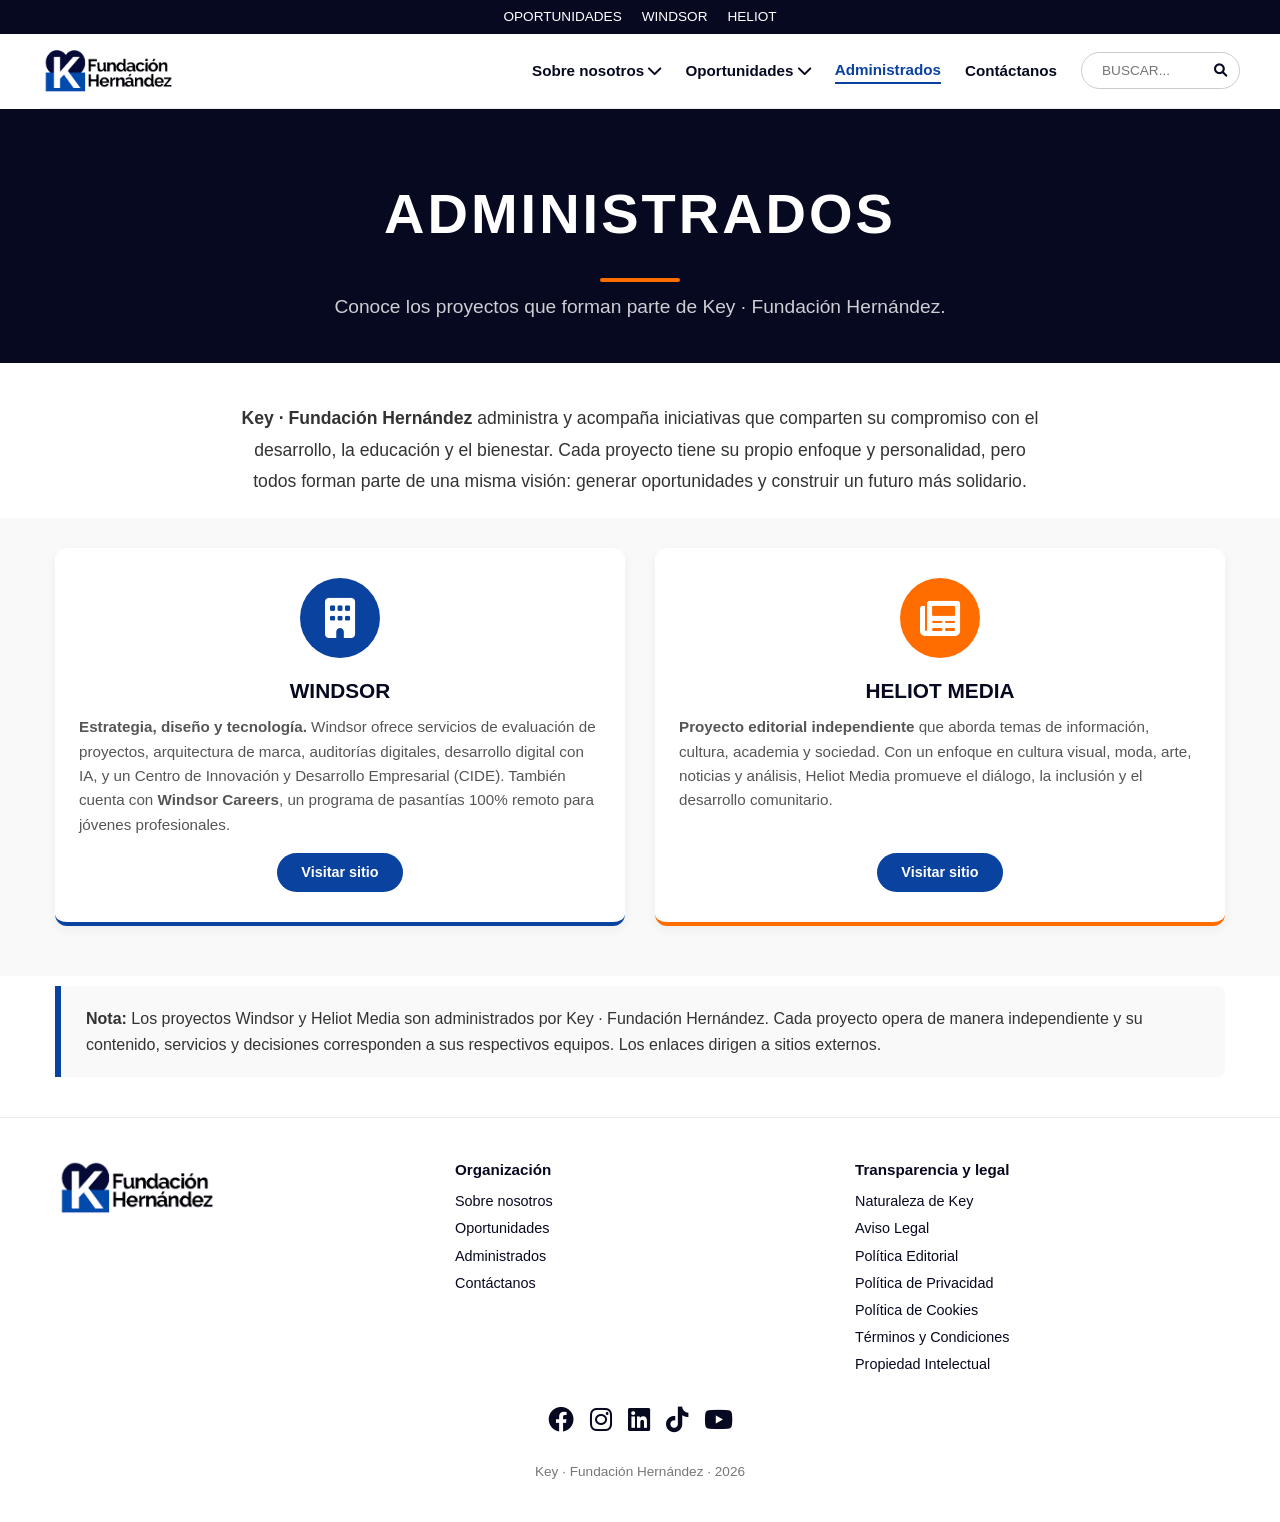
==== administrados.html @ b24b1039 "Create administrados.html" ====
<!doctype html>
<html lang="es">
<head>
    <meta charset="UTF-8">
    <meta name="viewport" content="width=device-width, initial-scale=1">
    <title>Administrados · Key · Fundación Hernández</title>
    <meta name="description" content="Conoce los proyectos administrados por Key · Fundación Hernández: Windsor y Heliot Media.">
    <link rel="icon" href="./assets/logo-simbolo.png" type="image/png">
    <link rel="stylesheet" href="https://cdnjs.cloudflare.com/ajax/libs/font-awesome/6.0.0-beta3/css/all.min.css">
    <link rel="stylesheet" href="https://cdn.jsdelivr.net/npm/swiper@8/swiper-bundle.min.css">
    <link rel="stylesheet" href="styles.css">
</head>
<body>

<!-- ===== HEADER ===== -->
<header>
    <div class="top-bar">
        <div class="container top-bar-inner">
            <div class="menu-sup">
                <a href="oportunidades.html">OPORTUNIDADES</a>
                <a href="https://windsor-one.github.io/windsor/" target="_blank" rel="noopener noreferrer">WINDSOR</a>
                <a href="https://windsor-one.github.io/Heliot-Media/" target="_blank" rel="noopener noreferrer">HELIOT</a>
            </div>
        </div>
    </div>
    <div class="main-header container">
        <div class="logo">
            <a href="index.html"><img src="./assets/logo-horizontal.png" alt="Key · Fundación Hernández"></a>
        </div>
        <div class="menu-toggle" id="menuToggle"><i class="fas fa-bars"></i></div>
        <nav class="nav-principal" id="mainNav">
            <div class="submenu">
                <a href="sobre-nosotros.html">Sobre nosotros <i class="fas fa-chevron-down"></i></a>
                <div class="submenu-content">
                    <a href="sobre-nosotros.html#trayectoria">Nuestra Trayectoria</a>
                    <a href="sobre-nosotros.html#areas">Áreas de Interés</a>
                    <a href="sobre-nosotros.html#jovenes-key">Jóvenes Key</a>
                    <a href="sobre-nosotros.html#vision">Visión de Futuro</a>
                </div>
            </div>
            <div class="submenu">
                <a href="oportunidades.html">Oportunidades <i class="fas fa-chevron-down"></i></a>
                <div class="submenu-content">
                    <a href="oportunidades.html#empleo">Empleo</a>
                    <a href="oportunidades.html#educacion">Educación y formación</a>
                    <a href="oportunidades.html#becas">Becas y oportunidades</a>
                </div>
            </div>
            <a href="administrados.html" class="active">Administrados</a>
            <a href="contactanos.html">Contáctanos</a>
            <div class="search-box">
                <input type="text" placeholder="BUSCAR...">
                <button><i class="fas fa-search"></i></button>
            </div>
        </nav>
    </div>
</header>

<!-- ===== HERO ===== -->
<section class="page-hero">
    <div class="container">
        <h1>ADMINISTRADOS</h1>
        <div class="hero-line"></div>
        <p class="hero-subtitle">Conoce los proyectos que forman parte de Key · Fundación Hernández.</p>
    </div>
</section>

<!-- ===== INTRODUCCIÓN ===== -->
<section style="padding: 40px 0 20px; background: #fff;">
    <div class="container">
        <p style="font-size: 1.1rem; line-height: 1.8; color: #333; max-width: 800px; margin: 0 auto; text-align: center;">
            <strong>Key · Fundación Hernández</strong> administra y acompaña iniciativas que comparten su compromiso con el desarrollo, la educación y el bienestar. Cada proyecto tiene su propio enfoque y personalidad, pero todos forman parte de una misma visión: generar oportunidades y construir un futuro más solidario.
        </p>
    </div>
</section>

<!-- ===== PROYECTOS ===== -->
<section style="padding: 30px 0 50px; background: #f9f9f9;">
    <div class="container">
        <div class="cards-grid">

            <!-- WINDSOR -->
            <div class="card-oportunidad" style="border-bottom-color: var(--secondary);">
                <div class="card-oportunidad-icon" style="background: var(--secondary);">
                    <i class="fas fa-building"></i>
                </div>
                <h3>WINDSOR</h3>
                <p style="text-align: left;">
                    <strong>Estrategia, diseño y tecnología.</strong> Windsor ofrece servicios de evaluación de proyectos, arquitectura de marca, auditorías digitales, desarrollo digital con IA, y un Centro de Innovación y Desarrollo Empresarial (CIDE). También cuenta con <strong>Windsor Careers</strong>, un programa de pasantías 100% remoto para jóvenes profesionales.
                </p>
                <a href="https://windsor-one.github.io/windsor/" target="_blank" rel="noopener noreferrer" class="btn-conoce-mas">Visitar sitio</a>
            </div>

            <!-- HELIOT MEDIA -->
            <div class="card-oportunidad" style="border-bottom-color: var(--orange);">
                <div class="card-oportunidad-icon" style="background: var(--orange);">
                    <i class="fas fa-newspaper"></i>
                </div>
                <h3>HELIOT MEDIA</h3>
                <p style="text-align: left;">
                    <strong>Proyecto editorial independiente</strong> que aborda temas de información, cultura, academia y sociedad. Con un enfoque en cultura visual, moda, arte, noticias y análisis, Heliot Media promueve el diálogo, la inclusión y el desarrollo comunitario.
                </p>
                <a href="https://windsor-one.github.io/Heliot-Media/" target="_blank" rel="noopener noreferrer" class="btn-conoce-mas">Visitar sitio</a>
            </div>

        </div>
    </div>
</section>

<!-- ===== AVISO ===== -->
<section style="padding: 10px 0 40px; background: #fff;">
    <div class="container">
        <div class="aviso-block" style="border-left: 6px solid var(--secondary); padding: 20px 25px; max-width: 100%; background: #f9f9f9; border-radius: 0 8px 8px 0;">
            <p style="margin-bottom: 0; font-size: 1rem; color: #333;">
                <strong>Nota:</strong> Los proyectos Windsor y Heliot Media son administrados por Key · Fundación Hernández. Cada proyecto opera de manera independiente y su contenido, servicios y decisiones corresponden a sus respectivos equipos. Los enlaces dirigen a sitios externos.
            </p>
        </div>
    </div>
</section>

<!-- ===== FOOTER ===== -->
<footer class="footer">
    <div class="container footer-grid">
        <div class="col-logo">
            <a href="index.html"><img src="./assets/logo-horizontal.png" alt="Key · Fundación Hernández"></a>
        </div>
        <div class="col-enlaces">
            <p><strong>Organización</strong></p>
            <a href="sobre-nosotros.html">Sobre nosotros</a>
            <a href="oportunidades.html">Oportunidades</a>
            <a href="administrados.html">Administrados</a>
            <a href="contactanos.html">Contáctanos</a>
        </div>
        <div class="col-enlaces">
            <p><strong>Transparencia y legal</strong></p>
            <a href="legal.html#naturaleza">Naturaleza de Key</a>
            <a href="legal.html#aviso-legal">Aviso Legal</a>
            <a href="legal.html#politica-editorial">Política Editorial</a>
            <a href="legal.html#politica-privacidad">Política de Privacidad</a>
            <a href="legal.html#politica-cookies">Política de Cookies</a>
            <a href="legal.html#terminos-condiciones">Términos y Condiciones</a>
            <a href="legal.html#propiedad-intelectual">Propiedad Intelectual</a>
        </div>
    </div>
    <div class="social">
        <a href="#"><i class="fab fa-facebook"></i></a>
        <a href="#"><i class="fab fa-instagram"></i></a>
        <a href="#"><i class="fab fa-linkedin"></i></a>
        <a href="#"><i class="fab fa-tiktok"></i></a>
        <a href="#"><i class="fab fa-youtube"></i></a>
    </div>
    <div class="copyright">Key · Fundación Hernández · 2026</div>
</footer>

<script src="https://cdn.jsdelivr.net/npm/swiper@8/swiper-bundle.min.js"></script>
<script src="script.js"></script>
</body>
</html>
---- styles.css ----
/* ===== RESET Y VARIABLES ===== */
* {
    margin: 0;
    padding: 0;
    box-sizing: border-box;
}

:root {
    --primary: #070921;
    --secondary: #0A42A0;
    --yellow: #FFEB3B;
    --orange: #FF6D00;
    --purple: #8E24AA;
    --green: #00C853;
    --gray: #717c7d;
    --bg: #ffffff;
    --font: 'Segoe UI', Roboto, Helvetica, Arial, sans-serif;
}

body {
    font-family: var(--font);
    background: var(--bg);
    color: var(--primary);
    line-height: 1.6;
    overflow-x: hidden;
}

a {
    text-decoration: none;
    color: inherit;
}
img {
    max-width: 100%;
    display: block;
}

.container {
    max-width: 1200px;
    margin: 0 auto;
    padding: 0 15px;
}

/* ===== HEADER ===== */
.top-bar {
    background: var(--primary);
    color: #fff;
    padding: 6px 0;
    position: relative;
}
.top-bar-inner {
    display: flex;
    justify-content: center;
    align-items: center;
    flex-wrap: wrap;
    position: relative;
}
.top-bar .menu-sup {
    display: flex;
    gap: 20px;
    font-size: 0.85rem;
    font-weight: 500;
}
.top-bar .menu-sup a:hover {
    color: var(--yellow);
}
.main-header {
    display: flex;
    align-items: center;
    justify-content: space-between;
    padding: 12px 0;
    background: #fff;
    border-bottom: 1px solid #eee;
    flex-wrap: wrap;
}
.logo img {
    height: 50px;
}
.nav-principal {
    display: flex;
    gap: 24px;
    align-items: center;
    font-weight: 600;
    flex-wrap: wrap;
}
.nav-principal a {
    font-size: 0.95rem;
    color: var(--primary);
    transition: 0.2s;
}
.nav-principal a:hover {
    color: var(--secondary);
}
.nav-principal a.active {
    color: var(--secondary);
    border-bottom: 2px solid var(--secondary);
}
.nav-principal .submenu {
    position: relative;
}
.nav-principal .submenu-content {
    display: none;
    position: absolute;
    background: #fff;
    box-shadow: 0 8px 16px rgba(0,0,0,0.1);
    padding: 12px 0;
    min-width: 200px;
    border-radius: 6px;
    top: 100%;
    left: 0;
    z-index: 100;
}
.nav-principal .submenu:hover .submenu-content {
    display: block;
}
.nav-principal .submenu-content a {
    display: block;
    padding: 6px 20px;
    font-weight: 400;
    font-size: 0.9rem;
}
.nav-principal .submenu-content a:hover {
    background: var(--yellow);
    color: var(--primary);
}
.search-box {
    display: flex;
    align-items: center;
    border: 1px solid #ccc;
    border-radius: 30px;
    padding: 4px 12px;
}
.search-box input {
    border: none;
    outline: none;
    padding: 6px 8px;
    font-size: 0.85rem;
    background: transparent;
    width: 120px;
}
.search-box button {
    background: none;
    border: none;
    cursor: pointer;
    color: var(--primary);
}
.menu-toggle {
    display: none;
    font-size: 1.8rem;
    cursor: pointer;
}

/* ===== HERO (INDEX) ===== */
.hero {
    background: #f5f7fa;
    padding: 40px 0;
}
.hero-inner {
    display: flex;
    flex-wrap: wrap;
    align-items: center;
    gap: 30px;
}
.hero-text {
    flex: 1;
    min-width: 280px;
}
.hero-text h2 {
    font-size: 2.2rem;
    font-weight: 300;
    line-height: 1.2;
}
.hero-text h2 strong {
    font-weight: 700;
    color: var(--secondary);
    text-decoration: underline;
    text-underline-offset: 8px;
}
.hero-text .btn {
    display: inline-block;
    margin-top: 20px;
    background: var(--secondary);
    color: #fff;
    padding: 12px 32px;
    border-radius: 40px;
    font-weight: 600;
}
.hero-text .btn:hover {
    background: var(--primary);
}
.hero-slider {
    flex: 1;
    min-width: 280px;
}
.slide-bg {
    height: 250px;
    border-radius: 12px;
    display: flex;
    align-items: center;
    justify-content: center;
    color: #fff;
    text-align: center;
}
.slide-bg-primary { background-color: var(--primary); }
.slide-bg-secondary { background-color: var(--secondary); }
.slide-bg-purple { background-color: var(--purple); }

.slide-content {
    display: flex;
    flex-direction: column;
    align-items: center;
    justify-content: center;
    gap: 12px;
}
.slide-title {
    font-size: 1.4rem;
    font-weight: 700;
    text-shadow: 0 2px 8px rgba(0,0,0,0.5);
}
.slide-btn {
    background: var(--orange);
    color: #fff;
    padding: 8px 24px;
    border-radius: 40px;
    font-weight: 600;
    transition: 0.3s;
}
.slide-btn:hover {
    background: var(--yellow);
    color: var(--primary);
}
.swiper-button-next, .swiper-button-prev {
    color: #fff;
    background: rgba(0,0,0,0.3);
    padding: 16px;
    border-radius: 50%;
    width: 44px;
    height: 44px;
    transition: 0.3s;
}
.swiper-button-next:hover, .swiper-button-prev:hover {
    background: rgba(0,0,0,0.6);
}
.swiper-button-next:after, .swiper-button-prev:after {
    font-size: 18px;
}
.swiper-pagination-bullet {
    background: rgba(255,255,255,0.6);
}
.swiper-pagination-bullet-active {
    background: var(--orange);
}

/* ===== TARJETAS ===== */
.cards {
    padding: 50px 0;
    background: #f9f9f9;
}
.cards-grid {
    display: grid;
    grid-template-columns: repeat(auto-fit, minmax(280px, 1fr));
    gap: 30px;
}
.card {
    background: #fff;
    border-radius: 16px;
    padding: 30px 20px;
    box-shadow: 0 4px 12px rgba(0,0,0,0.05);
    text-align: center;
    transition: 0.3s;
    border-top: 4px solid var(--secondary);
    display: flex;
    flex-direction: column;
    justify-content: space-between;
}
.card:hover {
    transform: translateY(-6px);
    box-shadow: 0 8px 24px rgba(0,0,0,0.1);
}
.card h3 {
    font-size: 1.5rem;
    margin-bottom: 10px;
    color: var(--primary);
}
.card p {
    color: #333;
    margin-bottom: 18px;
    text-align: left;
    flex-grow: 1;
}
.card p strong {
    color: var(--secondary);
}
.card .btn-small {
    background: var(--secondary);
    color: #fff;
    padding: 8px 24px;
    border-radius: 40px;
    display: inline-block;
    font-weight: 500;
    align-self: center;
}
.card .btn-small:hover {
    background: var(--primary);
}

/* ===== NUESTRO ALCANCE ===== */
.pilares {
    padding: 50px 0;
    text-align: center;
}
.pilares h2 {
    font-size: 2rem;
    margin-bottom: 4px;
    color: var(--primary);
}
.pilares .sub {
    color: #555;
    margin-bottom: 30px;
}
.pilares-grid {
    display: grid;
    grid-template-columns: repeat(auto-fit, minmax(180px, 1fr));
    gap: 30px;
}
.pilar-icon {
    font-size: 4rem;
    color: var(--secondary);
    display: block;
    margin: 0 auto 12px;
    transition: transform 0.3s ease;
}
.pilar-item:hover .pilar-icon {
    transform: scale(1.1);
}
.pilar-item h4 {
    font-size: 1.2rem;
    color: var(--primary);
    margin-bottom: 6px;
}
.pilar-item .numero {
    font-size: 3.2rem;
    font-weight: 700;
    color: var(--secondary);
    display: inline-block;
    line-height: 1.2;
}
.pilar-item .label {
    font-size: 0.9rem;
    color: #555;
    margin-top: 4px;
}

/* ===== TRAYECTORIA (carrusel del index) ===== */
.historias {
    background: #f0f4f8;
    padding: 50px 0 70px;
    text-align: center;
}
.historias h2 {
    font-size: 2rem;
    margin-bottom: 4px;
    color: var(--primary);
}
.historias .sub {
    color: #555;
    margin-bottom: 30px;
}
.swiper-wrapper-container {
    position: relative;
}
.historias .swiper-slide {
    border-radius: 12px;
    overflow: hidden;
    box-shadow: 0 4px 10px rgba(0,0,0,0.08);
    height: auto;
}
.timeline-slide {
    background: transparent !important;
    box-shadow: none !important;
}
.timeline-content {
    padding: 40px 30px;
    border-radius: 16px;
    color: #fff;
    text-align: left;
    min-height: 220px;
    display: flex;
    flex-direction: column;
    justify-content: center;
    box-shadow: 0 4px 15px rgba(0,0,0,0.15);
    transition: transform 0.3s ease;
}
.timeline-content:hover {
    transform: scale(1.02);
}
.bg-yellow {
    background-color: var(--yellow);
    color: var(--primary);
}
.bg-yellow .timeline-year {
    color: var(--primary);
}
.bg-orange {
    background-color: var(--orange);
    color: #fff;
}
.bg-purple {
    background-color: var(--purple);
    color: #fff;
}
.bg-green {
    background-color: var(--green);
    color: #fff;
}
.bg-secondary {
    background-color: var(--secondary);
    color: #fff;
}
.timeline-year {
    font-size: 2.8rem;
    font-weight: 800;
    line-height: 1;
    margin-bottom: 8px;
}
.bg-yellow .timeline-year {
    color: var(--primary);
}
.timeline-title {
    font-size: 1.4rem;
    font-weight: 700;
    margin-bottom: 8px;
}
.timeline-desc {
    font-size: 0.95rem;
    opacity: 0.9;
    line-height: 1.5;
}
.timeline-desc strong {
    opacity: 1;
    font-weight: 700;
}
.swiper-pagination-historias {
    margin-top: 25px;
    display: flex;
    justify-content: center;
    gap: 8px;
}
.swiper-pagination-historias .swiper-pagination-bullet {
    width: 12px;
    height: 12px;
    background: var(--secondary);
    opacity: 0.4;
    border-radius: 50%;
    transition: 0.3s;
    cursor: pointer;
}
.swiper-pagination-historias .swiper-pagination-bullet-active {
    background: var(--orange);
    opacity: 1;
}

/* ============================================================
   PÁGINA SOBRE NOSOTROS
   ============================================================ */
.page-hero {
    background-color: var(--primary);
    color: #fff;
    padding: 60px 0 40px;
    text-align: center;
}
.page-hero h1 {
    font-size: 3.5rem;
    font-weight: 700;
    letter-spacing: 3px;
}
.hero-line {
    width: 80px;
    height: 4px;
    background-color: var(--orange);
    margin: 20px auto 0;
    border-radius: 2px;
}
.page-hero .hero-subtitle {
    font-size: 1.2rem;
    opacity: 0.8;
    margin-top: 10px;
}

.frase-destacada {
    padding: 20px 0;
    background: transparent;
}

.intro-dos-columnas {
    padding: 60px 0;
    background: #fff;
}
.intro-grid {
    display: grid;
    grid-template-columns: 1fr 1fr;
    gap: 50px;
    align-items: center;
}
.intro-texto p {
    color: #333;
    line-height: 1.8;
    margin-bottom: 16px;
}
.intro-texto p strong {
    color: var(--secondary);
}

.texto-adicional {
    padding: 40px 0 60px;
    background: #f9f9f9;
}
.texto-adicional-content {
    max-width: 100%;
    padding: 0 10px;
}
.texto-adicional-content p {
    color: #333;
    line-height: 1.8;
    margin-bottom: 16px;
    font-size: 1.05rem;
}
.texto-adicional-content p strong {
    color: var(--secondary);
}

.trayectoria-resumida {
    padding: 60px 0;
    background: #fff;
    text-align: center;
}
.trayectoria-resumida h2 {
    font-size: 2.2rem;
    color: var(--primary);
    margin-bottom: 8px;
}
.trayectoria-resumida .sub {
    color: #555;
    margin-bottom: 40px;
}
.trayectoria-grid {
    display: grid;
    grid-template-columns: repeat(auto-fit, minmax(220px, 1fr));
    gap: 25px;
    text-align: left;
}
.trayectoria-item {
    background: #f9f9f9;
    border-radius: 12px;
    padding: 25px 20px;
    box-shadow: 0 2px 8px rgba(0,0,0,0.04);
    border-top: 4px solid var(--secondary);
    transition: 0.3s;
}
.trayectoria-item:hover {
    transform: translateY(-4px);
    box-shadow: 0 6px 20px rgba(0,0,0,0.06);
}
.trayectoria-item .year {
    font-size: 1.6rem;
    font-weight: 800;
    color: var(--secondary);
    margin-bottom: 4px;
}
.trayectoria-item .title {
    font-size: 1.1rem;
    font-weight: 700;
    color: var(--primary);
    margin-bottom: 6px;
}
.trayectoria-item .desc {
    color: #555;
    line-height: 1.5;
    font-size: 0.95rem;
}
.trayectoria-item .desc strong {
    color: var(--secondary);
}

.areas-section {
    padding: 60px 0;
    background: #f5f7fa;
    text-align: center;
}
.areas-section h2 {
    font-size: 2.2rem;
    color: var(--primary);
    margin-bottom: 12px;
}
.areas-section .sub {
    color: #555;
    margin-bottom: 40px;
}
.areas-grid {
    display: grid;
    grid-template-columns: repeat(auto-fit, minmax(200px, 1fr));
    gap: 30px;
}
.area-item {
    background: #fff;
    border-radius: 16px;
    padding: 30px 20px;
    transition: 0.3s;
    border-bottom: 4px solid var(--secondary);
    box-shadow: 0 2px 8px rgba(0,0,0,0.04);
}
.area-item:hover {
    transform: translateY(-4px);
    box-shadow: 0 6px 20px rgba(0,0,0,0.08);
}
.area-item i {
    font-size: 3.5rem;
    color: var(--secondary);
    margin-bottom: 12px;
}
.area-item h4 {
    font-size: 1.2rem;
    color: var(--primary);
    margin-bottom: 6px;
}
.area-item p {
    color: #555;
    font-size: 0.95rem;
    line-height: 1.5;
}

.jovenes-key-section {
    background: var(--primary);
    color: #fff;
    padding: 60px 0;
    text-align: center;
}
.jovenes-key-block {
    max-width: 800px;
    margin: 0 auto;
}
.jovenes-key-block h2 {
    font-size: 2.2rem;
    margin-bottom: 20px;
}
.jovenes-key-block p {
    font-size: 1.05rem;
    line-height: 1.8;
    margin-bottom: 16px;
    opacity: 0.9;
}
.jovenes-key-block p strong {
    color: var(--yellow);
}

.vision-section {
    background: #fff;
    padding: 60px 0;
    text-align: left;
}
.vision-grid {
    display: grid;
    grid-template-columns: 1fr 1fr;
    gap: 50px;
    align-items: center;
}
.vision-footer {
    margin-top: 30px;
    border-top: 2px solid var(--secondary);
    padding-top: 30px;
}
.frase-final {
    font-size: 1.4rem;
    font-weight: 600;
    color: var(--primary);
}

/* ============================================================
   PÁGINA OPORTUNIDADES
   ============================================================ */
.oportunidades-intro {
    padding: 30px 0 20px;
    background: #fff;
}
.oportunidades-section {
    padding: 50px 0;
    background: #fff;
}
.oportunidades-section:nth-child(odd) {
    background: #f9f9f9;
}
.section-title {
    font-size: 1.8rem;
    color: var(--primary);
    margin-bottom: 30px;
    text-align: left;
    border-bottom: 2px solid #eaeaea;
    padding-bottom: 12px;
}
.cards-grid {
    display: grid;
    grid-template-columns: repeat(auto-fit, minmax(280px, 1fr));
    gap: 30px;
}
.card-oportunidad {
    background: #fff;
    border-radius: 12px;
    padding: 30px 24px;
    box-shadow: 0 4px 12px rgba(0,0,0,0.05);
    text-align: center;
    transition: 0.3s;
    border-bottom: 4px solid var(--secondary);
    display: flex;
    flex-direction: column;
    align-items: center;
}
.card-oportunidad:hover {
    transform: translateY(-6px);
    box-shadow: 0 8px 24px rgba(0,0,0,0.1);
}
.card-oportunidad-icon {
    width: 80px;
    height: 80px;
    border-radius: 50%;
    display: flex;
    align-items: center;
    justify-content: center;
    margin-bottom: 16px;
    color: #fff;
    font-size: 2.5rem;
}
.card-oportunidad h3 {
    font-size: 1.3rem;
    color: var(--primary);
    margin-bottom: 8px;
}
.card-oportunidad p {
    color: #555;
    font-size: 0.95rem;
    line-height: 1.6;
    margin-bottom: 16px;
    flex-grow: 1;
}
.btn-conoce-mas {
    display: inline-block;
    background: var(--secondary);
    color: #fff;
    padding: 8px 24px;
    border-radius: 40px;
    font-weight: 600;
    font-size: 0.9rem;
    transition: 0.3s;
    border: none;
    cursor: pointer;
}
.btn-conoce-mas:hover {
    background: var(--primary);
    color: #fff;
}
.btn-conoce-mas[style*="background: #ccc"] {
    cursor: default;
}
.btn-conoce-mas[style*="background: #ccc"]:hover {
    background: #ccc !important;
}
.oportunidades-aviso {
    padding: 20px 0 30px;
    background: #fff;
}

/* ============================================================
   PÁGINA CONTÁCTANOS
   ============================================================ */
.contacto-formulario {
    padding: 50px 0;
    background: #f9f9f9;
}
.contacto-formulario .section-title {
    font-size: 1.8rem;
    color: var(--primary);
    margin-bottom: 30px;
    text-align: left;
    border-bottom: 2px solid #eaeaea;
    padding-bottom: 12px;
}
.form-contacto {
    max-width: 700px;
    margin: 0 auto;
}
.form-group {
    margin-bottom: 20px;
}
.form-group label {
    display: block;
    font-weight: 600;
    color: var(--primary);
    margin-bottom: 6px;
}
.form-group input,
.form-group textarea {
    width: 100%;
    padding: 12px 16px;
    border: 1px solid #ccc;
    border-radius: 8px;
    font-size: 1rem;
    font-family: var(--font);
    transition: 0.3s;
}
.form-group input:focus,
.form-group textarea:focus {
    outline: none;
    border-color: var(--secondary);
    box-shadow: 0 0 0 3px rgba(10, 66, 160, 0.1);
}
.btn-enviar {
    display: inline-block;
    background: var(--secondary);
    color: #fff;
    padding: 12px 40px;
    border: none;
    border-radius: 40px;
    font-size: 1rem;
    font-weight: 600;
    cursor: pointer;
    transition: 0.3s;
}
.btn-enviar:hover {
    background: var(--primary);
}
.contacto-aviso {
    padding: 20px 0 40px;
    background: #fff;
}
.contacto-aviso .aviso-block {
    border-left: 6px solid var(--orange);
    padding: 25px 30px;
    background: #fff;
    border-radius: 0 8px 8px 0;
}

/* ============================================================
   PÁGINA LEGAL (Transparencia y Legal)
   ============================================================ */
.legal-indice {
    padding: 30px 0 20px;
    background: #fff;
}
.indice-list {
    display: flex;
    flex-wrap: wrap;
    gap: 12px 24px;
    justify-content: center;
    list-style: none;
    padding: 0;
    margin: 0;
}
.indice-list li a {
    font-size: 1rem;
    color: var(--secondary);
    font-weight: 600;
    padding: 6px 0;
    border-bottom: 2px solid transparent;
    transition: 0.3s;
}
.indice-list li a:hover {
    color: var(--primary);
    border-bottom-color: var(--orange);
}
.legal-secciones {
    padding: 20px 0 60px;
    background: #f9f9f9;
}
.legal-block {
    background: #fff;
    border-radius: 12px;
    padding: 40px 35px;
    margin-bottom: 30px;
    box-shadow: 0 2px 12px rgba(0,0,0,0.04);
    border-left: 6px solid var(--secondary);
}
.legal-block h2 {
    font-size: 1.8rem;
    color: var(--primary);
    margin-bottom: 20px;
    display: flex;
    align-items: center;
    gap: 12px;
}
.legal-block h2 i {
    color: var(--secondary);
    font-size: 1.6rem;
}
.legal-block p {
    color: #333;
    line-height: 1.8;
    margin-bottom: 16px;
    font-size: 1rem;
}
.legal-block ul {
    padding-left: 24px;
    margin-bottom: 16px;
}
.legal-block ul li {
    color: #333;
    line-height: 1.8;
    margin-bottom: 6px;
    font-size: 1rem;
}
.legal-block ul li strong {
    color: var(--primary);
}
.legal-block a {
    color: var(--secondary);
    text-decoration: underline;
}
.legal-block a:hover {
    color: var(--primary);
}

/* ===== FOOTER ===== */
.footer {
    background: #ffffff;
    color: var(--primary);
    padding: 40px 0;
    border-top: 1px solid #eaeaea;
}
.footer-grid {
    display: grid;
    grid-template-columns: repeat(auto-fit, minmax(200px, 1fr));
    gap: 30px;
}
.footer-grid .col-logo img {
    height: 60px;
}
.footer-grid .col-enlaces p {
    font-weight: 700;
    color: var(--primary);
    margin-bottom: 8px;
    font-size: 0.95rem;
}
.footer-grid .col-enlaces a {
    display: block;
    color: var(--primary);
    margin-bottom: 4px;
    font-size: 0.9rem;
    transition: 0.2s;
}
.footer-grid .col-enlaces a:hover {
    color: var(--secondary);
}
.social {
    display: flex;
    gap: 16px;
    justify-content: center;
    margin: 20px 0 10px;
}
.social a {
    color: var(--primary);
    font-size: 1.6rem;
    transition: 0.2s;
}
.social a:hover {
    color: var(--secondary);
}
.copyright {
    text-align: center;
    font-size: 0.85rem;
    color: #777;
    margin-top: 20px;
}

/* ===== RESPONSIVE ===== */
@media (max-width: 768px) {
    .top-bar .menu-sup {
        display: none;
    }
    .main-header {
        flex-wrap: wrap;
        padding: 12px 0;
    }
    .nav-principal {
        display: none;
        width: 100%;
        flex-direction: column;
        align-items: flex-start;
        gap: 12px;
        padding: 16px 0;
    }
    .nav-principal.open {
        display: flex;
    }
    .menu-toggle {
        display: block;
    }
    .search-box input {
        width: 90px;
    }
    .hero-inner {
        flex-direction: column;
    }
    .hero-text h2 {
        font-size: 1.8rem;
    }
    .slide-bg {
        height: 180px;
    }
    .slide-title {
        font-size: 1.1rem;
    }
    .timeline-content {
        padding: 30px 20px;
        min-height: 180px;
    }
    .timeline-year {
        font-size: 2.2rem;
    }
    .cards-grid {
        grid-template-columns: 1fr;
    }
    .page-hero h1 { font-size: 2.5rem; }
    .intro-grid { grid-template-columns: 1fr; gap: 30px; }
    .trayectoria-grid { grid-template-columns: 1fr 1fr; }
    .areas-grid { grid-template-columns: 1fr 1fr; }
    .vision-grid { grid-template-columns: 1fr; gap: 30px; }
    .section-title { font-size: 1.5rem; text-align: center; }
    .cards-grid { grid-template-columns: 1fr; }
    .contacto-formulario .section-title {
        font-size: 1.5rem;
        text-align: center;
    }
    .form-contacto {
        padding: 0 10px;
    }
    .contacto-aviso .aviso-block {
        padding: 20px;
    }
    .indice-list {
        flex-direction: column;
        align-items: center;
        gap: 8px;
    }
    .legal-block {
        padding: 25px 20px;
    }
    .legal-block h2 {
        font-size: 1.5rem;
    }
    .footer-grid {
        grid-template-columns: 1fr 1fr;
    }
}

@media (max-width: 480px) {
    .hero-text h2 {
        font-size: 1.4rem;
    }
    .pilares-grid {
        grid-template-columns: 1fr 1fr;
    }
    .container {
        padding: 0 10px;
    }
    .timeline-content {
        padding: 20px 16px;
        min-height: 150px;
    }
    .timeline-year {
        font-size: 1.8rem;
    }
    .timeline-title {
        font-size: 1.1rem;
    }
    .timeline-desc {
        font-size: 0.85rem;
    }
    .card p {
        text-align: center;
    }
    .page-hero h1 { font-size: 2rem; }
    .trayectoria-grid { grid-template-columns: 1fr; }
    .areas-grid { grid-template-columns: 1fr; }
    .vision-grid { grid-template-columns: 1fr; }
    .section-title { font-size: 1.3rem; }
    .card-oportunidad-icon { width: 64px; height: 64px; font-size: 2rem; }
    .contacto-formulario .section-title {
        font-size: 1.3rem;
        text-align: center;
    }
    .contacto-aviso .aviso-block {
        padding: 15px;
    }
    .legal-block {
        padding: 20px 15px;
    }
    .legal-block h2 {
        font-size: 1.3rem;
    }
    .footer-grid {
        grid-template-columns: 1fr;
    }
}
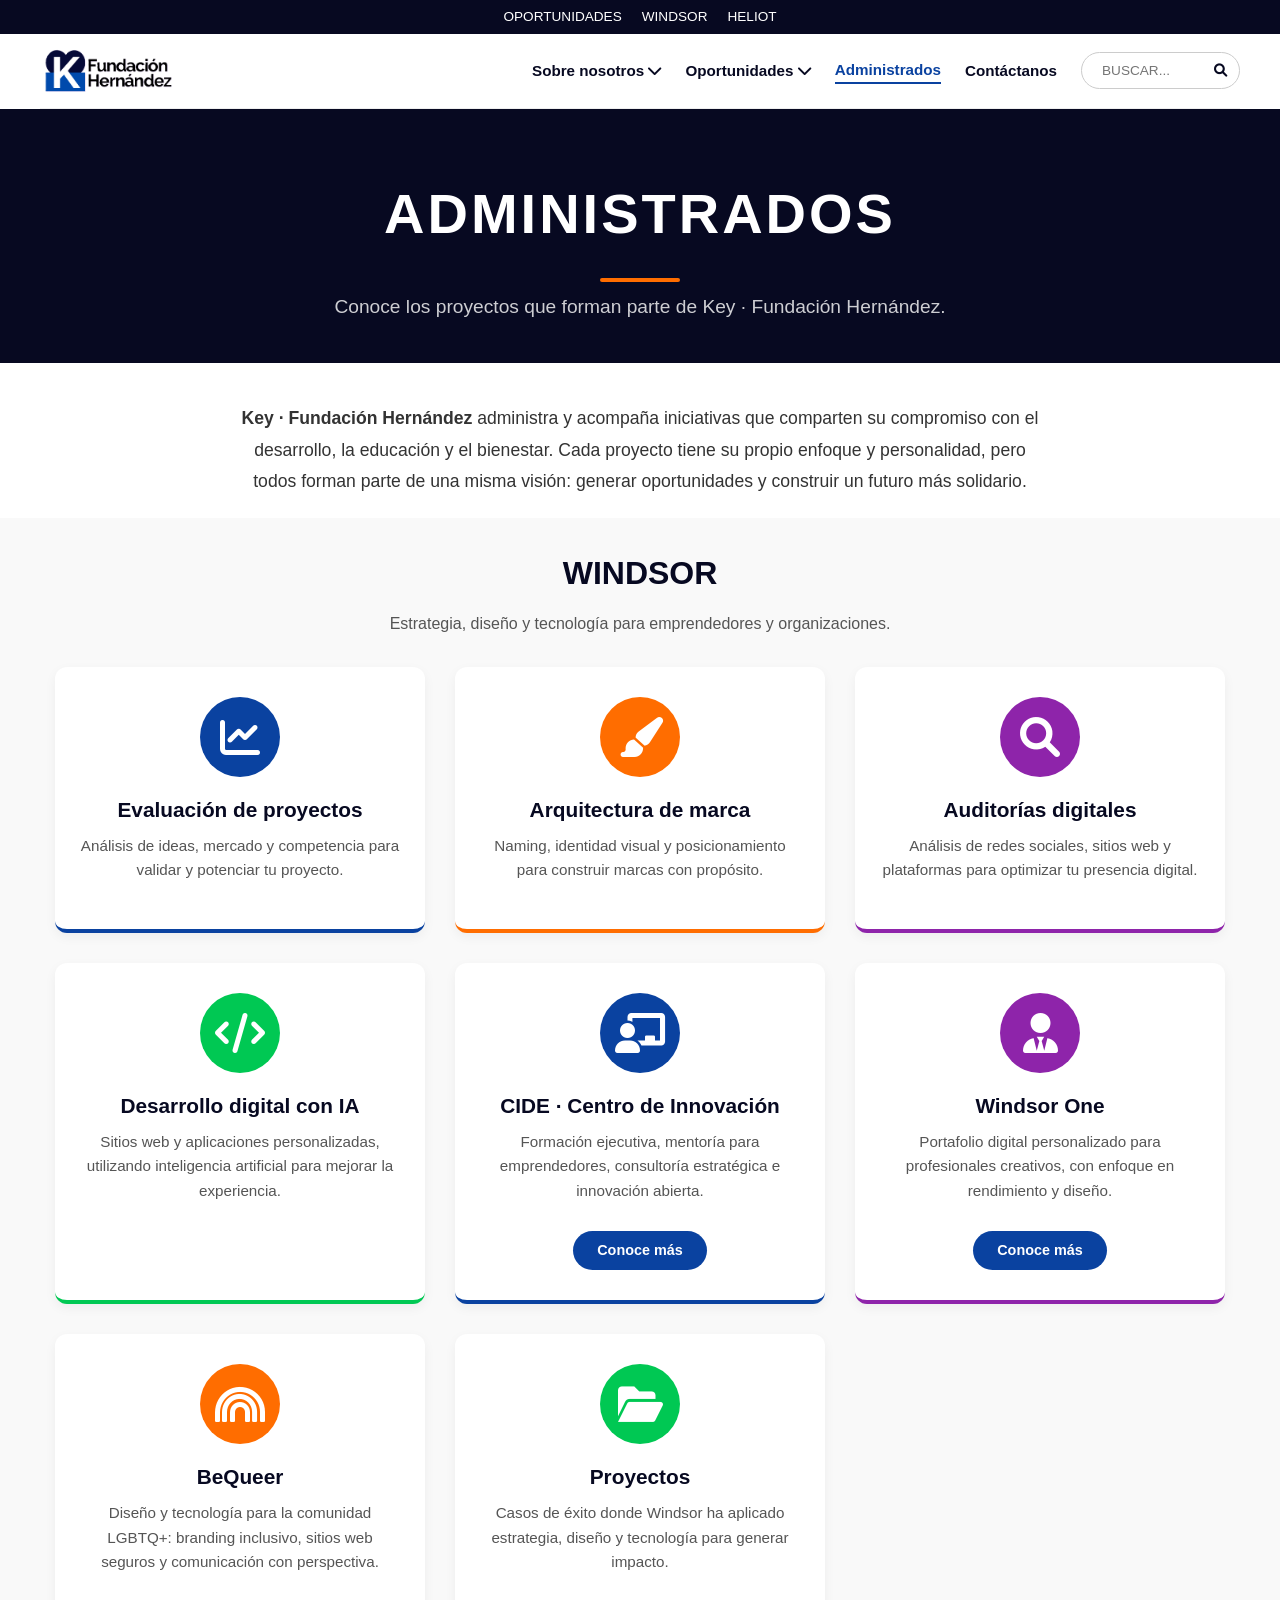
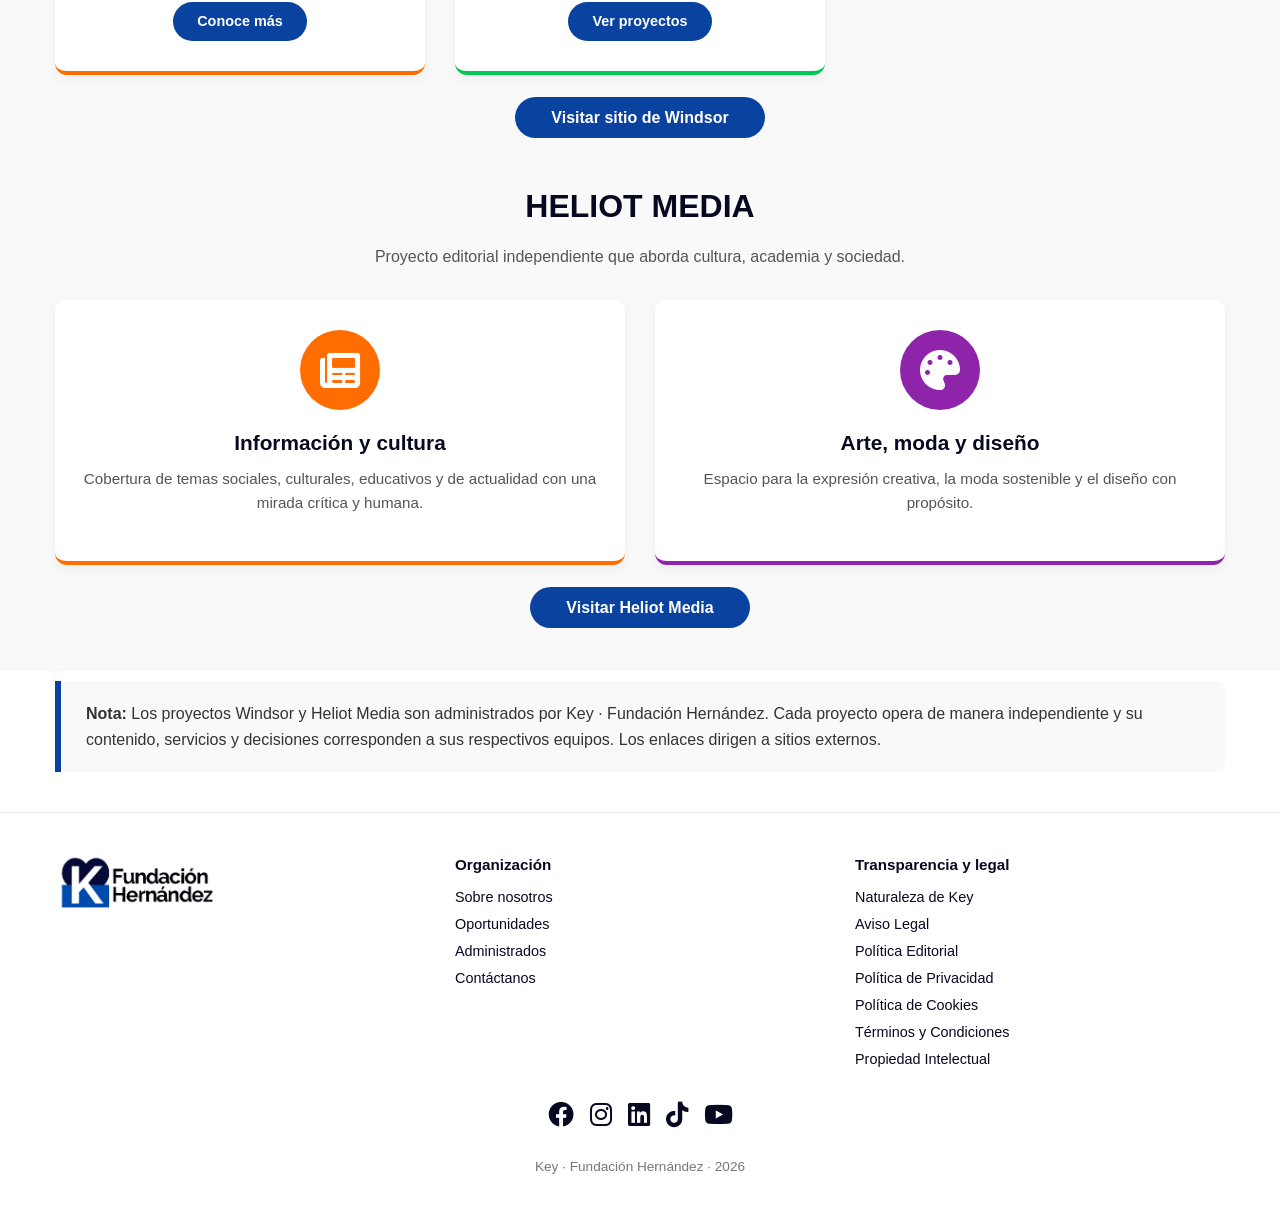
==== commit 7431af00: "Update administrados.html" ====
--- a/administrados.html
+++ b/administrados.html
@@ -77,33 +77,103 @@
 <!-- ===== PROYECTOS ===== -->
 <section style="padding: 30px 0 50px; background: #f9f9f9;">
     <div class="container">
-        <div class="cards-grid">
-
-            <!-- WINDSOR -->
-            <div class="card-oportunidad" style="border-bottom-color: var(--secondary);">
-                <div class="card-oportunidad-icon" style="background: var(--secondary);">
-                    <i class="fas fa-building"></i>
-                </div>
-                <h3>WINDSOR</h3>
-                <p style="text-align: left;">
-                    <strong>Estrategia, diseño y tecnología.</strong> Windsor ofrece servicios de evaluación de proyectos, arquitectura de marca, auditorías digitales, desarrollo digital con IA, y un Centro de Innovación y Desarrollo Empresarial (CIDE). También cuenta con <strong>Windsor Careers</strong>, un programa de pasantías 100% remoto para jóvenes profesionales.
-                </p>
-                <a href="https://windsor-one.github.io/windsor/" target="_blank" rel="noopener noreferrer" class="btn-conoce-mas">Visitar sitio</a>
-            </div>
-
-            <!-- HELIOT MEDIA -->
-            <div class="card-oportunidad" style="border-bottom-color: var(--orange);">
-                <div class="card-oportunidad-icon" style="background: var(--orange);">
-                    <i class="fas fa-newspaper"></i>
-                </div>
-                <h3>HELIOT MEDIA</h3>
-                <p style="text-align: left;">
-                    <strong>Proyecto editorial independiente</strong> que aborda temas de información, cultura, academia y sociedad. Con un enfoque en cultura visual, moda, arte, noticias y análisis, Heliot Media promueve el diálogo, la inclusión y el desarrollo comunitario.
-                </p>
-                <a href="https://windsor-one.github.io/Heliot-Media/" target="_blank" rel="noopener noreferrer" class="btn-conoce-mas">Visitar sitio</a>
-            </div>
-
-        </div>
+
+        <!-- WINDSOR (bloque principal) -->
+        <div style="margin-bottom: 50px;">
+            <h2 style="text-align: center; font-size: 2rem; color: var(--primary); margin-bottom: 12px;">WINDSOR</h2>
+            <p style="text-align: center; max-width: 700px; margin: 0 auto 30px; color: #555;">Estrategia, diseño y tecnología para emprendedores y organizaciones.</p>
+            <div class="cards-grid">
+                <div class="card-oportunidad" style="border-bottom-color: var(--secondary);">
+                    <div class="card-oportunidad-icon" style="background: var(--secondary);">
+                        <i class="fas fa-chart-line"></i>
+                    </div>
+                    <h3>Evaluación de proyectos</h3>
+                    <p>Análisis de ideas, mercado y competencia para validar y potenciar tu proyecto.</p>
+                </div>
+                <div class="card-oportunidad" style="border-bottom-color: var(--orange);">
+                    <div class="card-oportunidad-icon" style="background: var(--orange);">
+                        <i class="fas fa-paint-brush"></i>
+                    </div>
+                    <h3>Arquitectura de marca</h3>
+                    <p>Naming, identidad visual y posicionamiento para construir marcas con propósito.</p>
+                </div>
+                <div class="card-oportunidad" style="border-bottom-color: var(--purple);">
+                    <div class="card-oportunidad-icon" style="background: var(--purple);">
+                        <i class="fas fa-search"></i>
+                    </div>
+                    <h3>Auditorías digitales</h3>
+                    <p>Análisis de redes sociales, sitios web y plataformas para optimizar tu presencia digital.</p>
+                </div>
+                <div class="card-oportunidad" style="border-bottom-color: var(--green);">
+                    <div class="card-oportunidad-icon" style="background: var(--green);">
+                        <i class="fas fa-code"></i>
+                    </div>
+                    <h3>Desarrollo digital con IA</h3>
+                    <p>Sitios web y aplicaciones personalizadas, utilizando inteligencia artificial para mejorar la experiencia.</p>
+                </div>
+                <div class="card-oportunidad" style="border-bottom-color: var(--secondary);">
+                    <div class="card-oportunidad-icon" style="background: var(--secondary);">
+                        <i class="fas fa-chalkboard-teacher"></i>
+                    </div>
+                    <h3>CIDE · Centro de Innovación</h3>
+                    <p>Formación ejecutiva, mentoría para emprendedores, consultoría estratégica e innovación abierta.</p>
+                    <a href="https://windsor-one.github.io/windsor/cide.html" target="_blank" rel="noopener noreferrer" class="btn-conoce-mas" style="margin-top: 12px;">Conoce más</a>
+                </div>
+                <div class="card-oportunidad" style="border-bottom-color: var(--purple);">
+                    <div class="card-oportunidad-icon" style="background: var(--purple);">
+                        <i class="fas fa-user-tie"></i>
+                    </div>
+                    <h3>Windsor One</h3>
+                    <p>Portafolio digital personalizado para profesionales creativos, con enfoque en rendimiento y diseño.</p>
+                    <a href="https://windsor-one.github.io/windsor/windsor-one.html" target="_blank" rel="noopener noreferrer" class="btn-conoce-mas" style="margin-top: 12px;">Conoce más</a>
+                </div>
+                <div class="card-oportunidad" style="border-bottom-color: var(--orange);">
+                    <div class="card-oportunidad-icon" style="background: var(--orange);">
+                        <i class="fas fa-rainbow"></i>
+                    </div>
+                    <h3>BeQueer</h3>
+                    <p>Diseño y tecnología para la comunidad LGBTQ+: branding inclusivo, sitios web seguros y comunicación con perspectiva.</p>
+                    <a href="https://windsor-one.github.io/windsor/BeQueer.html" target="_blank" rel="noopener noreferrer" class="btn-conoce-mas" style="margin-top: 12px;">Conoce más</a>
+                </div>
+                <div class="card-oportunidad" style="border-bottom-color: var(--green);">
+                    <div class="card-oportunidad-icon" style="background: var(--green);">
+                        <i class="fas fa-folder-open"></i>
+                    </div>
+                    <h3>Proyectos</h3>
+                    <p>Casos de éxito donde Windsor ha aplicado estrategia, diseño y tecnología para generar impacto.</p>
+                    <a href="https://windsor-one.github.io/windsor/proyectos.html" target="_blank" rel="noopener noreferrer" class="btn-conoce-mas" style="margin-top: 12px;">Ver proyectos</a>
+                </div>
+            </div>
+            <div style="text-align: center; margin-top: 30px;">
+                <a href="https://windsor-one.github.io/windsor/" target="_blank" rel="noopener noreferrer" class="btn" style="background: var(--secondary); color: #fff; padding: 12px 36px; border-radius: 40px; font-weight: 600;">Visitar sitio de Windsor</a>
+            </div>
+        </div>
+
+        <!-- HELIOT MEDIA -->
+        <div>
+            <h2 style="text-align: center; font-size: 2rem; color: var(--primary); margin-bottom: 12px;">HELIOT MEDIA</h2>
+            <p style="text-align: center; max-width: 700px; margin: 0 auto 30px; color: #555;">Proyecto editorial independiente que aborda cultura, academia y sociedad.</p>
+            <div class="cards-grid" style="grid-template-columns: 1fr 1fr;">
+                <div class="card-oportunidad" style="border-bottom-color: var(--orange);">
+                    <div class="card-oportunidad-icon" style="background: var(--orange);">
+                        <i class="fas fa-newspaper"></i>
+                    </div>
+                    <h3>Información y cultura</h3>
+                    <p>Cobertura de temas sociales, culturales, educativos y de actualidad con una mirada crítica y humana.</p>
+                </div>
+                <div class="card-oportunidad" style="border-bottom-color: var(--purple);">
+                    <div class="card-oportunidad-icon" style="background: var(--purple);">
+                        <i class="fas fa-palette"></i>
+                    </div>
+                    <h3>Arte, moda y diseño</h3>
+                    <p>Espacio para la expresión creativa, la moda sostenible y el diseño con propósito.</p>
+                </div>
+            </div>
+            <div style="text-align: center; margin-top: 30px;">
+                <a href="https://windsor-one.github.io/Heliot-Media/" target="_blank" rel="noopener noreferrer" class="btn" style="background: var(--secondary); color: #fff; padding: 12px 36px; border-radius: 40px; font-weight: 600;">Visitar Heliot Media</a>
+            </div>
+        </div>
+
     </div>
 </section>
 
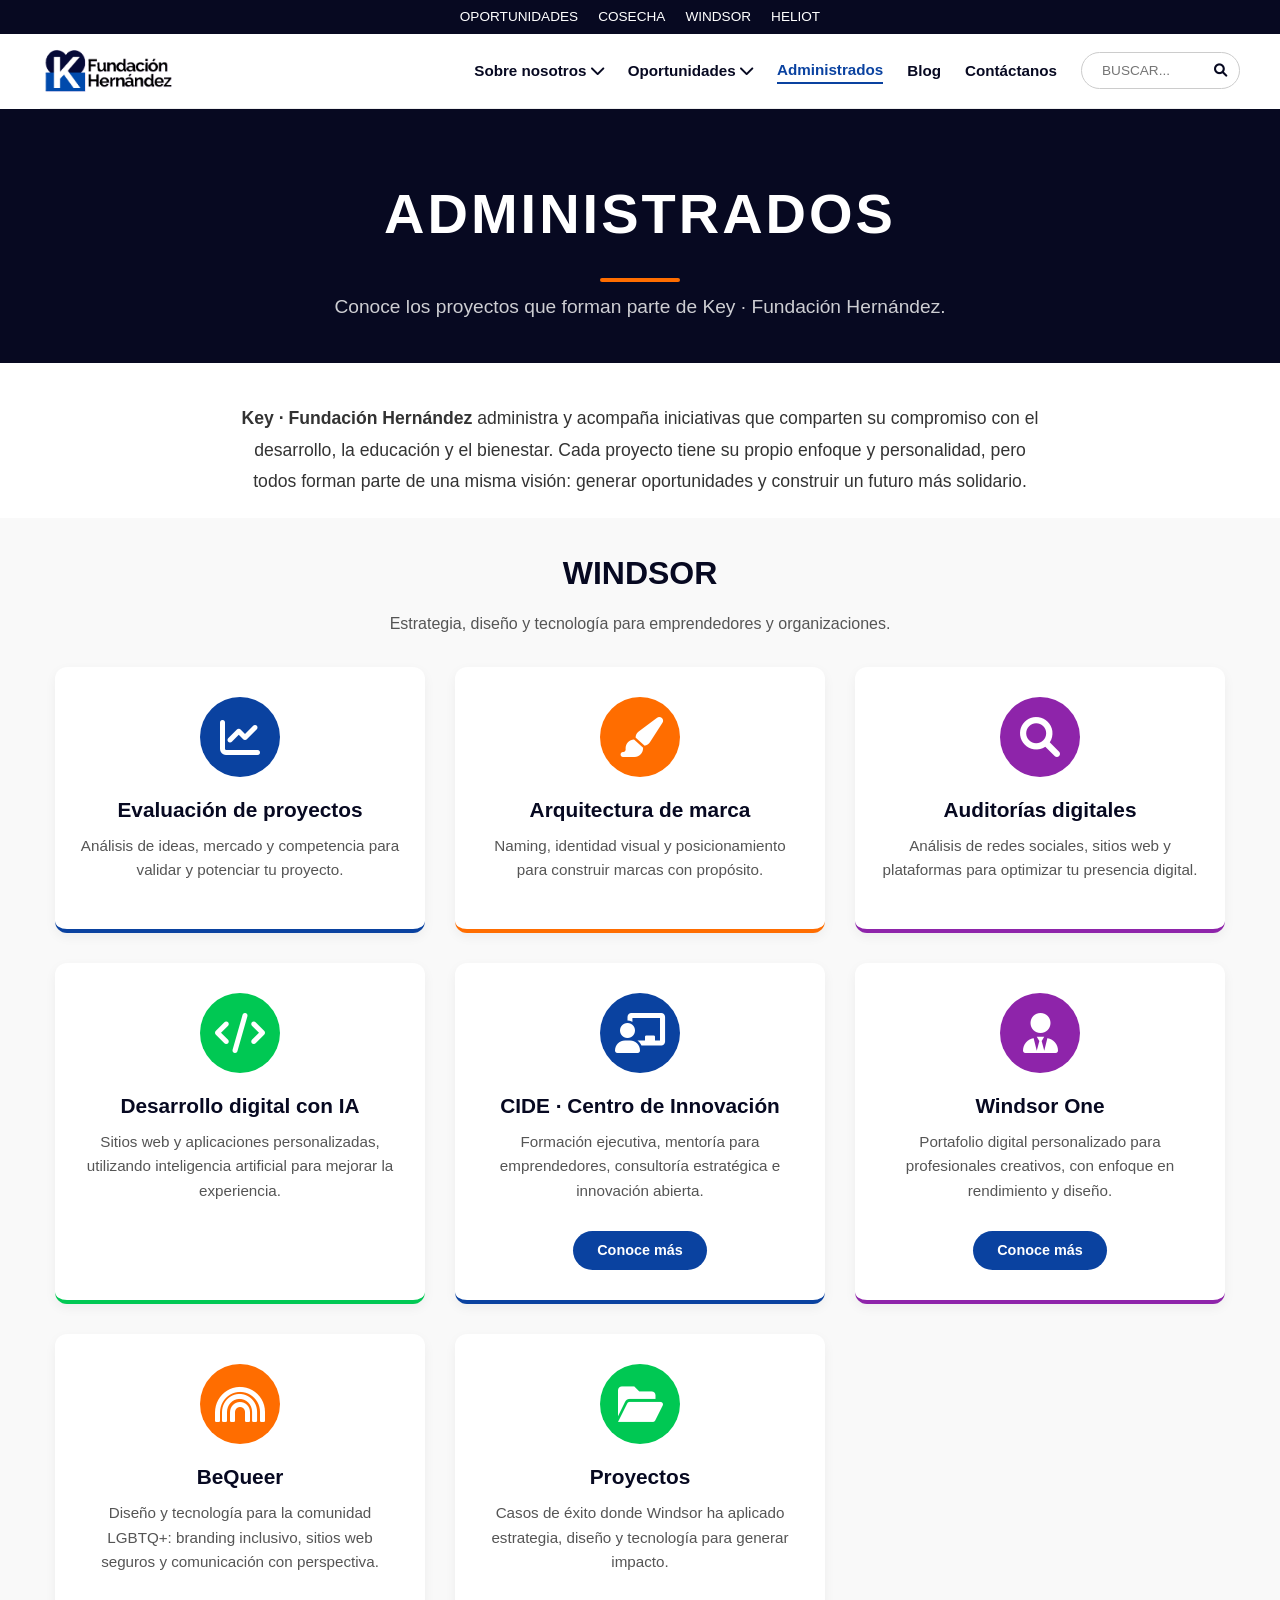
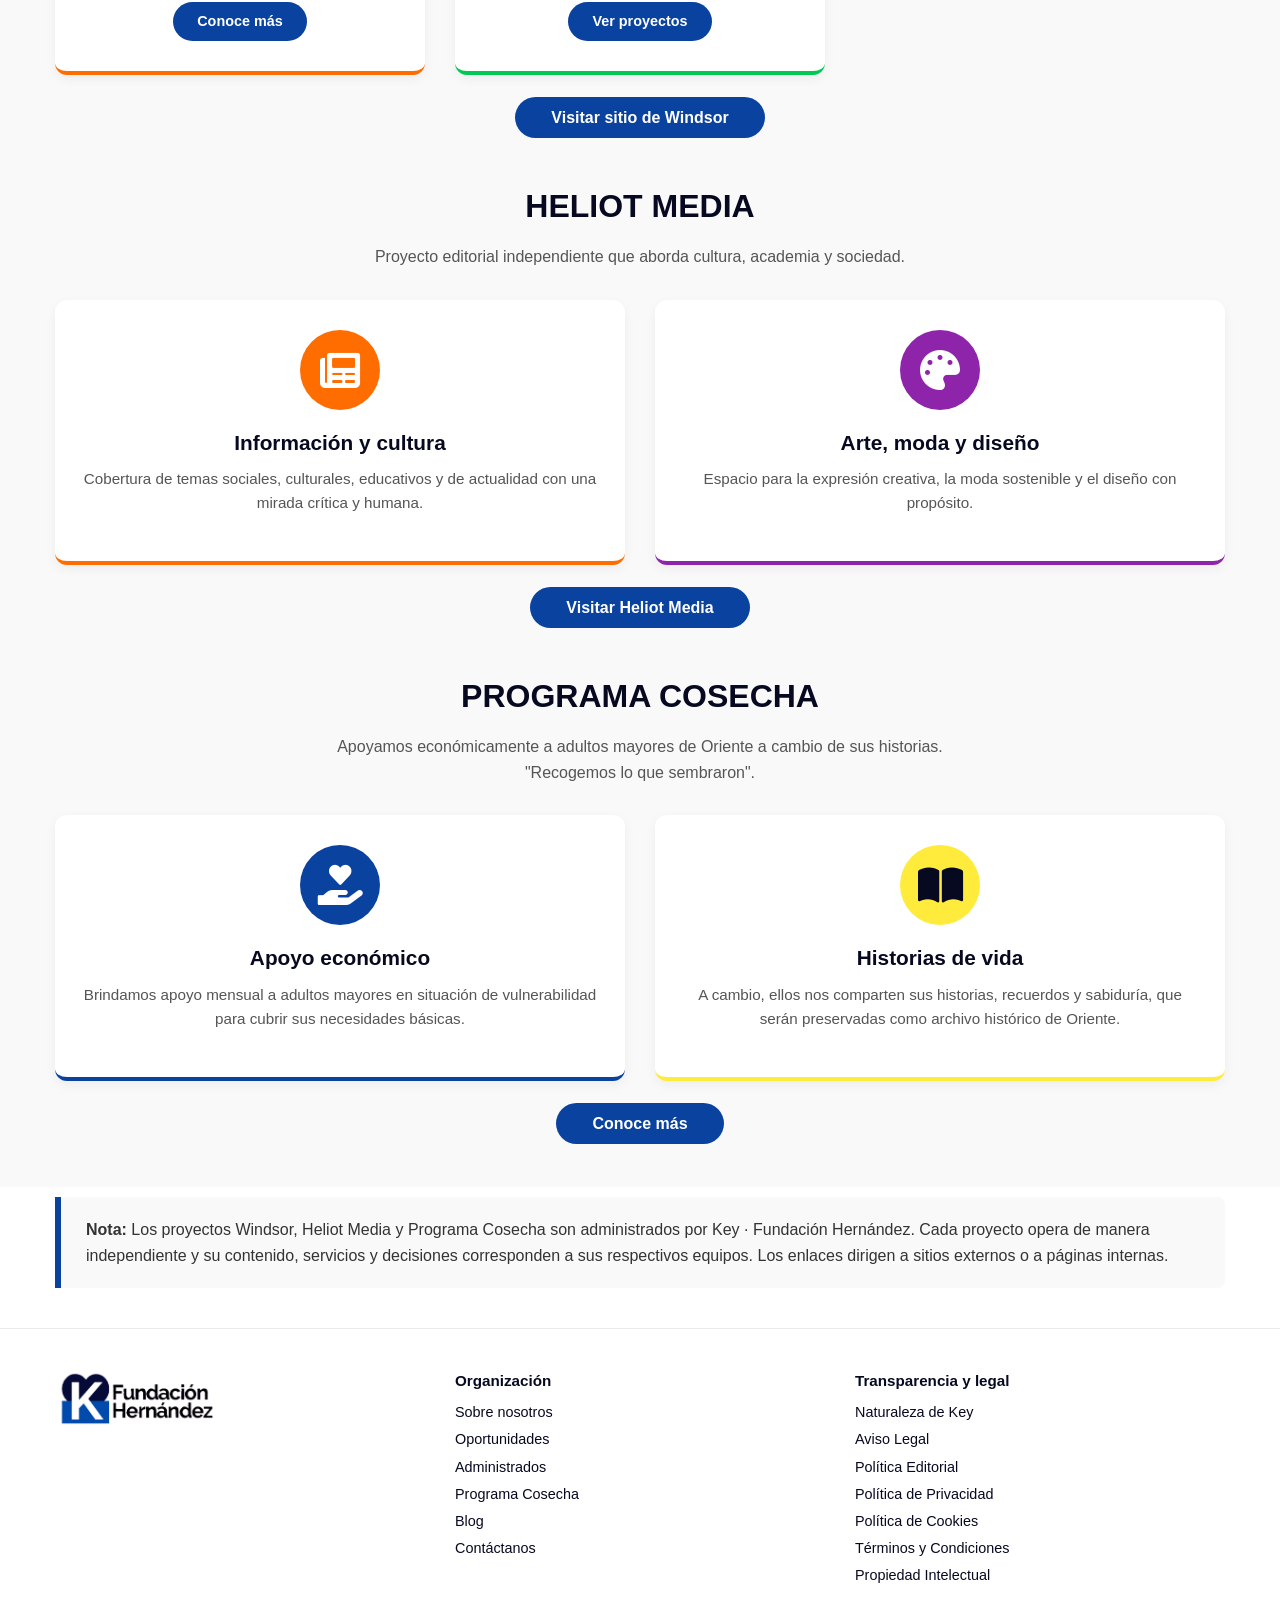
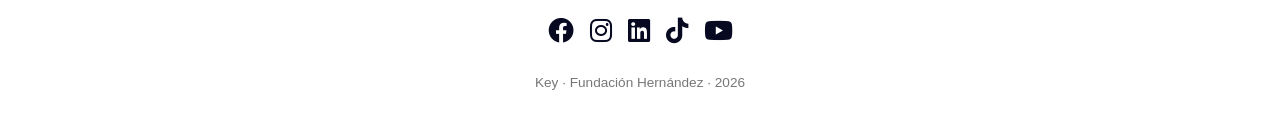
==== commit d86b8c8b: "Update administrados.html" ====
--- a/administrados.html
+++ b/administrados.html
@@ -4,7 +4,7 @@
     <meta charset="UTF-8">
     <meta name="viewport" content="width=device-width, initial-scale=1">
     <title>Administrados · Key · Fundación Hernández</title>
-    <meta name="description" content="Conoce los proyectos administrados por Key · Fundación Hernández: Windsor y Heliot Media.">
+    <meta name="description" content="Conoce los proyectos administrados por Key · Fundación Hernández: Windsor, Heliot Media y Programa Cosecha.">
     <link rel="icon" href="./assets/logo-simbolo.png" type="image/png">
     <link rel="stylesheet" href="https://cdnjs.cloudflare.com/ajax/libs/font-awesome/6.0.0-beta3/css/all.min.css">
     <link rel="stylesheet" href="https://cdn.jsdelivr.net/npm/swiper@8/swiper-bundle.min.css">
@@ -18,6 +18,7 @@
         <div class="container top-bar-inner">
             <div class="menu-sup">
                 <a href="oportunidades.html">OPORTUNIDADES</a>
+                <a href="cosecha.html">COSECHA</a>
                 <a href="https://windsor-one.github.io/windsor/" target="_blank" rel="noopener noreferrer">WINDSOR</a>
                 <a href="https://windsor-one.github.io/Heliot-Media/" target="_blank" rel="noopener noreferrer">HELIOT</a>
             </div>
@@ -47,6 +48,7 @@
                 </div>
             </div>
             <a href="administrados.html" class="active">Administrados</a>
+            <a href="blog.html">Blog</a>
             <a href="contactanos.html">Contáctanos</a>
             <div class="search-box">
                 <input type="text" placeholder="BUSCAR...">
@@ -78,7 +80,7 @@
 <section style="padding: 30px 0 50px; background: #f9f9f9;">
     <div class="container">
 
-        <!-- WINDSOR (bloque principal) -->
+        <!-- WINDSOR -->
         <div style="margin-bottom: 50px;">
             <h2 style="text-align: center; font-size: 2rem; color: var(--primary); margin-bottom: 12px;">WINDSOR</h2>
             <p style="text-align: center; max-width: 700px; margin: 0 auto 30px; color: #555;">Estrategia, diseño y tecnología para emprendedores y organizaciones.</p>
@@ -150,7 +152,7 @@
         </div>
 
         <!-- HELIOT MEDIA -->
-        <div>
+        <div style="margin-bottom: 50px;">
             <h2 style="text-align: center; font-size: 2rem; color: var(--primary); margin-bottom: 12px;">HELIOT MEDIA</h2>
             <p style="text-align: center; max-width: 700px; margin: 0 auto 30px; color: #555;">Proyecto editorial independiente que aborda cultura, academia y sociedad.</p>
             <div class="cards-grid" style="grid-template-columns: 1fr 1fr;">
@@ -174,6 +176,33 @@
             </div>
         </div>
 
+        <!-- PROGRAMA COSECHA -->
+        <div>
+            <h2 style="text-align: center; font-size: 2rem; color: var(--primary); margin-bottom: 12px;">PROGRAMA COSECHA</h2>
+            <p style="text-align: center; max-width: 700px; margin: 0 auto 30px; color: #555;">
+                Apoyamos económicamente a adultos mayores de Oriente a cambio de sus historias. "Recogemos lo que sembraron".
+            </p>
+            <div class="cards-grid" style="grid-template-columns: 1fr 1fr;">
+                <div class="card-oportunidad" style="border-bottom-color: var(--secondary);">
+                    <div class="card-oportunidad-icon" style="background: var(--secondary);">
+                        <i class="fas fa-hand-holding-heart"></i>
+                    </div>
+                    <h3>Apoyo económico</h3>
+                    <p>Brindamos apoyo mensual a adultos mayores en situación de vulnerabilidad para cubrir sus necesidades básicas.</p>
+                </div>
+                <div class="card-oportunidad" style="border-bottom-color: var(--yellow);">
+                    <div class="card-oportunidad-icon" style="background: var(--yellow); color: var(--primary);">
+                        <i class="fas fa-book-open"></i>
+                    </div>
+                    <h3>Historias de vida</h3>
+                    <p>A cambio, ellos nos comparten sus historias, recuerdos y sabiduría, que serán preservadas como archivo histórico de Oriente.</p>
+                </div>
+            </div>
+            <div style="text-align: center; margin-top: 30px;">
+                <a href="cosecha.html" class="btn" style="background: var(--secondary); color: #fff; padding: 12px 36px; border-radius: 40px; font-weight: 600;">Conoce más</a>
+            </div>
+        </div>
+
     </div>
 </section>
 
@@ -182,7 +211,7 @@
     <div class="container">
         <div class="aviso-block" style="border-left: 6px solid var(--secondary); padding: 20px 25px; max-width: 100%; background: #f9f9f9; border-radius: 0 8px 8px 0;">
             <p style="margin-bottom: 0; font-size: 1rem; color: #333;">
-                <strong>Nota:</strong> Los proyectos Windsor y Heliot Media son administrados por Key · Fundación Hernández. Cada proyecto opera de manera independiente y su contenido, servicios y decisiones corresponden a sus respectivos equipos. Los enlaces dirigen a sitios externos.
+                <strong>Nota:</strong> Los proyectos Windsor, Heliot Media y Programa Cosecha son administrados por Key · Fundación Hernández. Cada proyecto opera de manera independiente y su contenido, servicios y decisiones corresponden a sus respectivos equipos. Los enlaces dirigen a sitios externos o a páginas internas.
             </p>
         </div>
     </div>
@@ -199,6 +228,8 @@
             <a href="sobre-nosotros.html">Sobre nosotros</a>
             <a href="oportunidades.html">Oportunidades</a>
             <a href="administrados.html">Administrados</a>
+            <a href="cosecha.html">Programa Cosecha</a>
+            <a href="blog.html">Blog</a>
             <a href="contactanos.html">Contáctanos</a>
         </div>
         <div class="col-enlaces">
